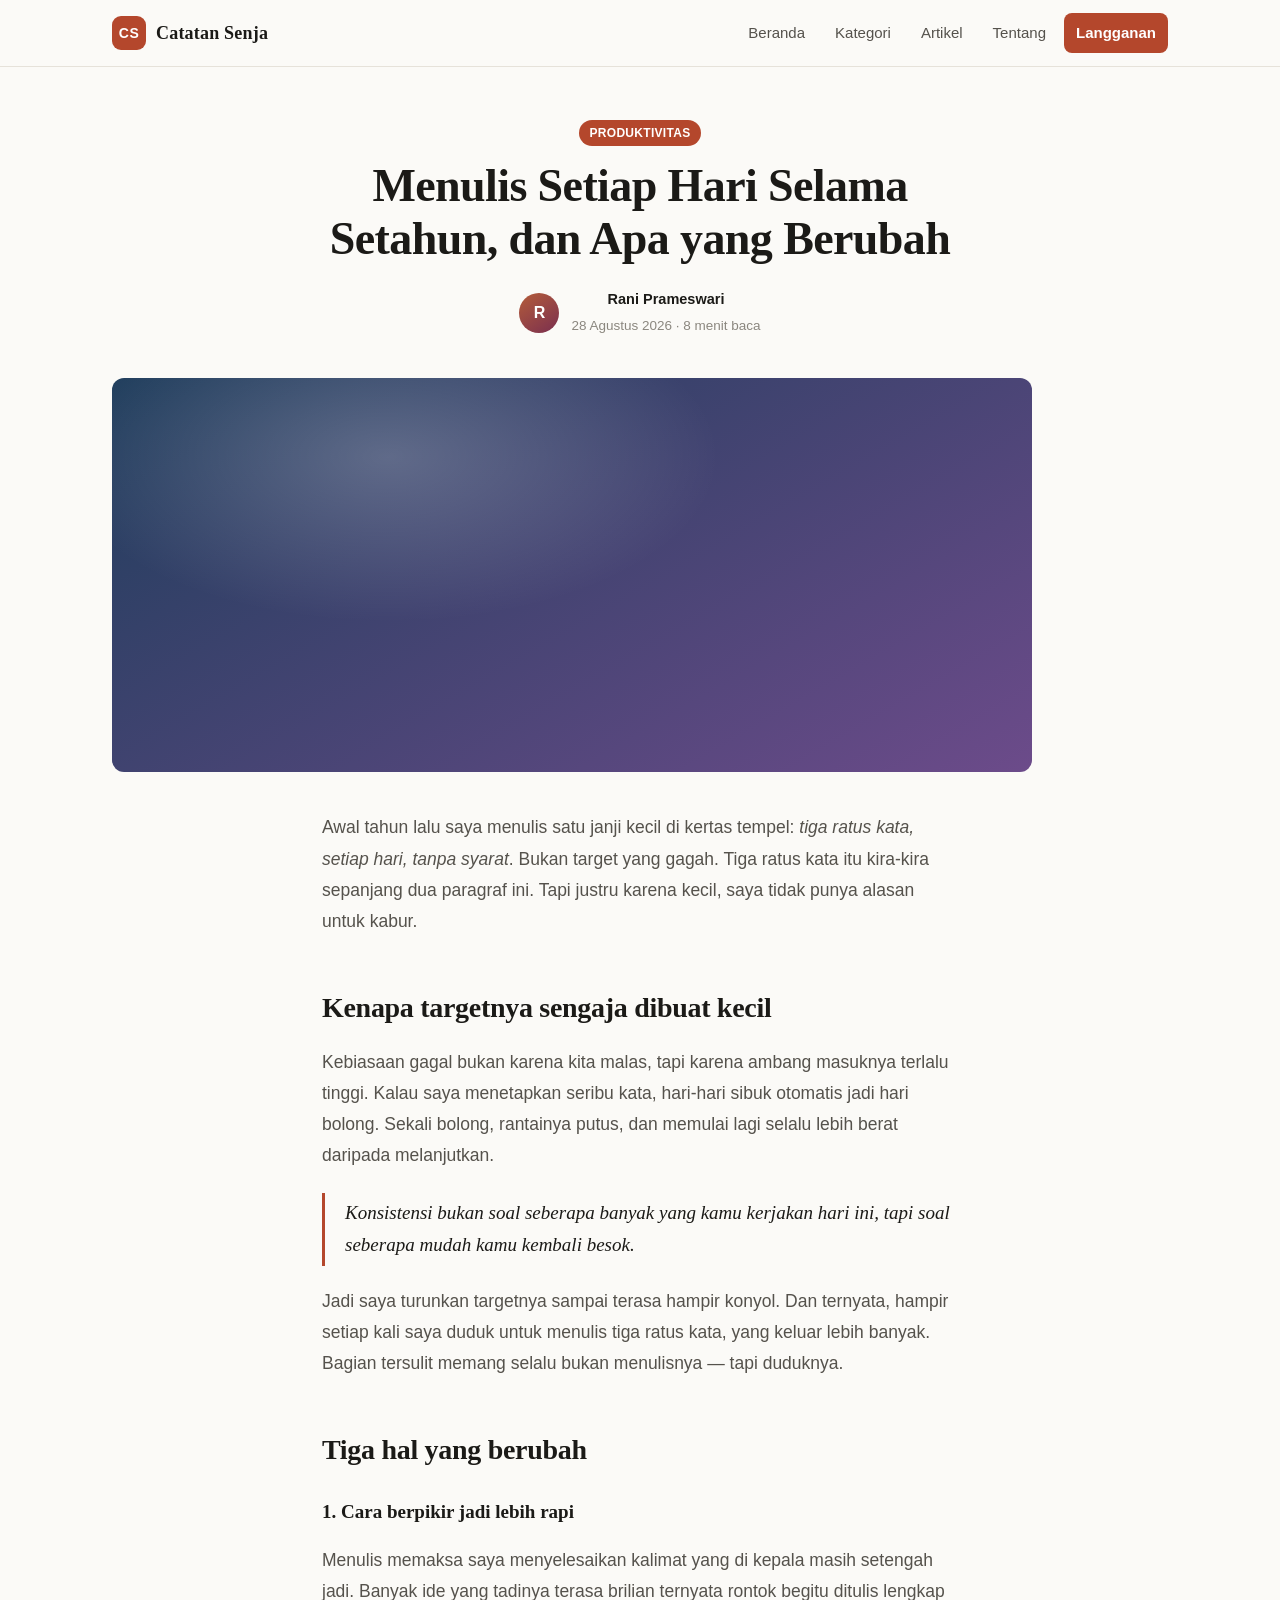
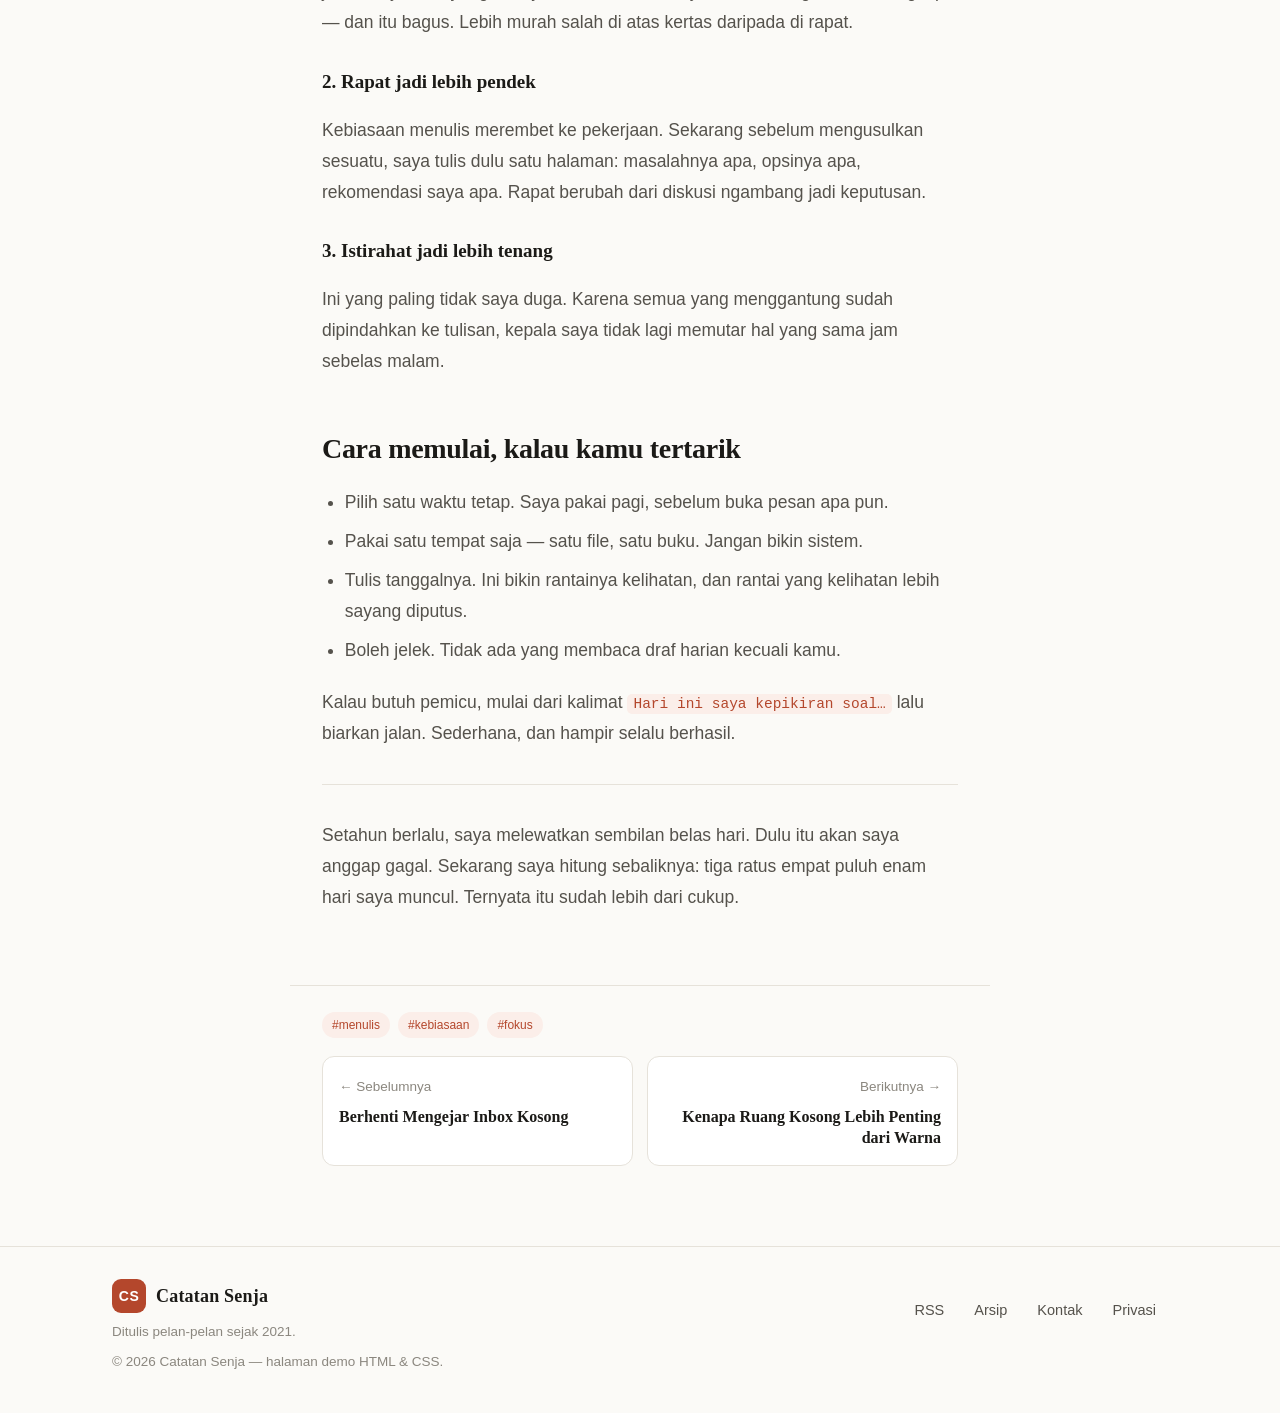
==== post.html @ 50c308a8 "Add files via upload" ====
<!DOCTYPE html>
<html lang="id">
<head>
<meta charset="UTF-8">
<meta name="viewport" content="width=device-width, initial-scale=1">
<title>Menulis Setiap Hari Selama Setahun — Catatan Senja</title>
<link rel="stylesheet" href="style.css">
</head>
<body>

<a class="skip" href="#main">Lompat ke konten</a>

<header class="site-head">
  <div class="wrap site-head__inner">
    <a class="brand" href="index.html">
      <span class="brand__mark">CS</span>
      <span class="brand__name">Catatan Senja</span>
    </a>

    <input type="checkbox" id="nav-toggle" class="nav-toggle" hidden>
    <label for="nav-toggle" class="burger" aria-label="Buka menu"><span></span></label>

    <nav class="nav">
      <a href="index.html">Beranda</a>
      <a href="index.html#kategori">Kategori</a>
      <a href="post.html">Artikel</a>
      <a href="index.html#tentang">Tentang</a>
      <a class="nav__cta" href="index.html#langganan">Langganan</a>
    </nav>
  </div>
</header>

<main id="main">

  <div class="wrap post-head">
    <span class="tag tag--accent">Produktivitas</span>
    <h1>Menulis Setiap Hari Selama Setahun, dan Apa yang Berubah</h1>
    <div class="byline">
      <span class="avatar" style="--c1:#b45c3a;--c2:#7a2f4f">R</span>
      <div>
        <b>Rani Prameswari</b>
        <span class="meta"><time datetime="2026-08-28">28 Agustus 2026</time> · 8 menit baca</span>
      </div>
    </div>
  </div>

  <div class="wrap">
    <div class="post-cover" style="--c1:#1f3d5c;--c2:#6c4b8a"></div>
  </div>

  <article class="wrap prose">
    <p>
      Awal tahun lalu saya menulis satu janji kecil di kertas tempel: <em>tiga ratus kata,
      setiap hari, tanpa syarat</em>. Bukan target yang gagah. Tiga ratus kata itu kira-kira
      sepanjang dua paragraf ini. Tapi justru karena kecil, saya tidak punya alasan untuk kabur.
    </p>

    <h2>Kenapa targetnya sengaja dibuat kecil</h2>
    <p>
      Kebiasaan gagal bukan karena kita malas, tapi karena ambang masuknya terlalu tinggi.
      Kalau saya menetapkan seribu kata, hari-hari sibuk otomatis jadi hari bolong. Sekali bolong,
      rantainya putus, dan memulai lagi selalu lebih berat daripada melanjutkan.
    </p>
    <blockquote>
      Konsistensi bukan soal seberapa banyak yang kamu kerjakan hari ini,
      tapi soal seberapa mudah kamu kembali besok.
    </blockquote>
    <p>
      Jadi saya turunkan targetnya sampai terasa hampir konyol. Dan ternyata,
      hampir setiap kali saya duduk untuk menulis tiga ratus kata, yang keluar lebih banyak.
      Bagian tersulit memang selalu bukan menulisnya — tapi duduknya.
    </p>

    <h2>Tiga hal yang berubah</h2>
    <h3>1. Cara berpikir jadi lebih rapi</h3>
    <p>
      Menulis memaksa saya menyelesaikan kalimat yang di kepala masih setengah jadi.
      Banyak ide yang tadinya terasa brilian ternyata rontok begitu ditulis lengkap —
      dan itu bagus. Lebih murah salah di atas kertas daripada di rapat.
    </p>

    <h3>2. Rapat jadi lebih pendek</h3>
    <p>
      Kebiasaan menulis merembet ke pekerjaan. Sekarang sebelum mengusulkan sesuatu,
      saya tulis dulu satu halaman: masalahnya apa, opsinya apa, rekomendasi saya apa.
      Rapat berubah dari diskusi ngambang jadi keputusan.
    </p>

    <h3>3. Istirahat jadi lebih tenang</h3>
    <p>
      Ini yang paling tidak saya duga. Karena semua yang menggantung sudah dipindahkan ke tulisan,
      kepala saya tidak lagi memutar hal yang sama jam sebelas malam.
    </p>

    <h2>Cara memulai, kalau kamu tertarik</h2>
    <ul>
      <li>Pilih satu waktu tetap. Saya pakai pagi, sebelum buka pesan apa pun.</li>
      <li>Pakai satu tempat saja — satu file, satu buku. Jangan bikin sistem.</li>
      <li>Tulis tanggalnya. Ini bikin rantainya kelihatan, dan rantai yang kelihatan lebih sayang diputus.</li>
      <li>Boleh jelek. Tidak ada yang membaca draf harian kecuali kamu.</li>
    </ul>
    <p>
      Kalau butuh pemicu, mulai dari kalimat <code>Hari ini saya kepikiran soal…</code>
      lalu biarkan jalan. Sederhana, dan hampir selalu berhasil.
    </p>

    <hr>

    <p>
      Setahun berlalu, saya melewatkan sembilan belas hari. Dulu itu akan saya anggap gagal.
      Sekarang saya hitung sebaliknya: tiga ratus empat puluh enam hari saya muncul.
      Ternyata itu sudah lebih dari cukup.
    </p>
  </article>

  <div class="wrap post-foot">
    <div class="tags">
      <a class="tag" href="#">#menulis</a>
      <a class="tag" href="#">#kebiasaan</a>
      <a class="tag" href="#">#fokus</a>
    </div>

    <nav class="next-prev" aria-label="Artikel lain">
      <a href="post.html">
        <span class="meta">&larr; Sebelumnya</span>
        <b>Berhenti Mengejar Inbox Kosong</b>
      </a>
      <a class="next-prev--right" href="post.html">
        <span class="meta">Berikutnya &rarr;</span>
        <b>Kenapa Ruang Kosong Lebih Penting dari Warna</b>
      </a>
    </nav>
  </div>
</main>

<footer class="site-foot">
  <div class="wrap site-foot__inner">
    <div>
      <a class="brand" href="index.html">
        <span class="brand__mark">CS</span>
        <span class="brand__name">Catatan Senja</span>
      </a>
      <p class="meta">Ditulis pelan-pelan sejak 2021.</p>
    </div>
    <nav class="foot-nav">
      <a href="#">RSS</a>
      <a href="#">Arsip</a>
      <a href="#">Kontak</a>
      <a href="#">Privasi</a>
    </nav>
  </div>
  <p class="wrap meta copy">&copy; 2026 Catatan Senja — halaman demo HTML &amp; CSS.</p>
</footer>

</body>
</html>
---- style.css ----
/* =========================================================
   Catatan Senja — blog stylesheet
   ========================================================= */

/* ---------- TOKENS ---------- */
:root{
  --bg:#fbfaf7;
  --surface:#ffffff;
  --ink:#1b1a17;
  --ink-soft:#55524c;
  --ink-faint:#8b877f;
  --line:#e6e2da;
  --accent:#b4472c;
  --accent-soft:#fbeee9;
  --shadow:0 1px 2px rgba(20,18,15,.05), 0 8px 24px rgba(20,18,15,.06);
  --radius:12px;
  --wrap:1120px;
  --pad:clamp(16px, 4vw, 32px);
  --serif:Georgia,"Iowan Old Style","Times New Roman",serif;
  --sans:-apple-system,"Segoe UI",Roboto,Helvetica,Arial,sans-serif;
}
@media (prefers-color-scheme:dark){
  :root{
    --bg:#14130f;
    --surface:#1c1a16;
    --ink:#f2efe8;
    --ink-soft:#bab5aa;
    --ink-faint:#8b867b;
    --line:#2e2b25;
    --accent:#e5764f;
    --accent-soft:#2a1c15;
    --shadow:0 1px 2px rgba(0,0,0,.4), 0 8px 24px rgba(0,0,0,.35);
  }
}

/* ---------- BASE ---------- */
*{box-sizing:border-box}
html{scroll-behavior:smooth}
body{
  margin:0;background:var(--bg);color:var(--ink);
  font:16px/1.65 var(--sans);
  -webkit-font-smoothing:antialiased;
}
h1,h2,h3,h4,p,ul,ol,figure{margin:0}
ul,ol{padding:0;list-style:none}
a{color:inherit;text-decoration:none}
img{display:block;max-width:100%}

.wrap{width:100%;max-width:var(--wrap);margin-inline:auto;padding-inline:var(--pad)}
.meta{color:var(--ink-faint);font-size:13.5px}
.link{color:var(--accent);font-weight:600;font-size:14.5px}
.link:hover{text-decoration:underline}
.sr-only{position:absolute;width:1px;height:1px;overflow:hidden;clip:rect(0 0 0 0);white-space:nowrap}
.skip{position:absolute;left:-9999px;top:0;background:var(--accent);color:#fff;padding:10px 16px;z-index:99}
.skip:focus{left:8px;top:8px}
:focus-visible{outline:2px solid var(--accent);outline-offset:3px;border-radius:4px}

/* ---------- HEADER ---------- */
.site-head{
  position:sticky;top:0;z-index:20;
  background:color-mix(in srgb, var(--bg) 88%, transparent);
  backdrop-filter:saturate(160%) blur(10px);
  border-bottom:1px solid var(--line);
}
.site-head__inner{display:flex;align-items:center;justify-content:space-between;gap:16px;min-height:66px}

.brand{display:inline-flex;align-items:center;gap:10px}
.brand__mark{
  display:grid;place-items:center;width:34px;height:34px;border-radius:9px;
  background:var(--accent);color:#fff;font:700 14px/1 var(--sans);letter-spacing:.5px;
}
.brand__name{font:600 18px/1 var(--serif);letter-spacing:.2px}

.nav{display:flex;align-items:center;gap:6px}
.nav a{padding:8px 12px;border-radius:8px;font-size:15px;color:var(--ink-soft)}
.nav a:hover{background:var(--accent-soft);color:var(--accent)}
.nav__cta{background:var(--accent);color:#fff !important;font-weight:600}
.nav__cta:hover{background:var(--ink);color:#fff !important}

.burger{display:none;width:40px;height:40px;place-items:center;cursor:pointer;border-radius:8px}
.burger span,.burger span::before,.burger span::after{
  content:"";display:block;width:20px;height:2px;background:var(--ink);border-radius:2px;transition:.2s;
}
.burger span::before{transform:translateY(-6px)}
.burger span::after{transform:translateY(4px)}

/* ---------- HERO / FEATURED ---------- */
.hero{padding-block:clamp(28px,5vw,56px)}
.feat{
  display:grid;grid-template-columns:1.05fr 1fr;gap:clamp(20px,4vw,40px);align-items:center;
  background:var(--surface);border:1px solid var(--line);border-radius:var(--radius);
  box-shadow:var(--shadow);overflow:hidden;
}
.feat__media{
  min-height:300px;height:100%;
  background:linear-gradient(150deg,var(--c1),var(--c2));
  position:relative;
}
.feat__media::after{
  content:"";position:absolute;inset:0;
  background:radial-gradient(70% 60% at 30% 25%,rgba(255,255,255,.22),transparent 60%);
}
.feat__body{padding:clamp(20px,3.5vw,40px) clamp(20px,3.5vw,40px) clamp(24px,3.5vw,40px) 0}
.feat h1{font:600 clamp(26px,3.6vw,40px)/1.18 var(--serif);letter-spacing:-.4px;margin:14px 0 0}
.feat h1 a:hover{color:var(--accent)}
.lede{margin-top:14px;color:var(--ink-soft);font-size:clamp(15.5px,1.6vw,17.5px)}

.byline{display:flex;align-items:center;gap:12px;margin-top:22px}
.byline b{display:block;font-size:14.5px}
.avatar{
  display:grid;place-items:center;flex:0 0 auto;width:40px;height:40px;border-radius:50%;
  background:linear-gradient(145deg,var(--c1),var(--c2));color:#fff;font:700 16px/1 var(--sans);
}
.avatar--lg{width:54px;height:54px;font-size:20px}

/* ---------- TAGS ---------- */
.tag{
  display:inline-block;padding:4px 10px;border-radius:999px;
  background:var(--accent-soft);color:var(--accent);
  font:600 12px/1.5 var(--sans);letter-spacing:.3px;text-transform:uppercase;
}
.tag--accent{background:var(--accent);color:#fff}
a.tag{text-transform:none;letter-spacing:0;font-weight:500}
a.tag:hover{background:var(--accent);color:#fff}
.tags{display:flex;flex-wrap:wrap;gap:8px}

/* ---------- LAYOUT ---------- */
.layout{
  display:grid;grid-template-columns:minmax(0,1fr) 320px;
  gap:clamp(24px,4vw,52px);
  padding-block:clamp(8px,2vw,20px) clamp(48px,7vw,80px);
  align-items:start;
}
.sec-head{display:flex;align-items:baseline;justify-content:space-between;gap:16px;margin-bottom:20px}
.sec-head h2{font:600 22px/1.2 var(--serif)}

/* ---------- POST GRID ---------- */
.grid{display:grid;grid-template-columns:repeat(auto-fill,minmax(260px,1fr));gap:clamp(16px,2.5vw,26px)}
.card{
  display:flex;flex-direction:column;
  background:var(--surface);border:1px solid var(--line);border-radius:var(--radius);
  overflow:hidden;transition:transform .2s ease, box-shadow .2s ease, border-color .2s;
}
.card:hover{transform:translateY(-3px);box-shadow:var(--shadow);border-color:transparent}
.card__media{
  aspect-ratio:16/9;position:relative;
  background:linear-gradient(150deg,var(--c1),var(--c2));
}
.card__media::after{
  content:"";position:absolute;inset:0;
  background:radial-gradient(70% 70% at 25% 20%,rgba(255,255,255,.2),transparent 60%);
}
.card__body{padding:18px;display:flex;flex-direction:column;gap:10px;flex:1}
.card h3{font:600 18.5px/1.35 var(--serif);letter-spacing:-.2px}
.card h3 a:hover{color:var(--accent)}
.card p{color:var(--ink-soft);font-size:14.8px;flex:1}

/* ---------- PAGINATION ---------- */
.pager{
  display:flex;align-items:center;justify-content:space-between;gap:12px;flex-wrap:wrap;
  margin-top:clamp(28px,4vw,44px);padding-top:22px;border-top:1px solid var(--line);
}
.pager__nums{display:flex;align-items:center;gap:4px;color:var(--ink-faint)}
.pager__nums a,.pager__btn{
  padding:8px 12px;border-radius:8px;font-size:14.5px;color:var(--ink-soft);
}
.pager__nums a:hover,.pager__btn:hover{background:var(--accent-soft);color:var(--accent)}
.pager__nums .is-current{background:var(--ink);color:var(--bg)}
.pager__nums .is-current:hover{background:var(--ink);color:var(--bg)}
.pager .is-disabled{opacity:.4;pointer-events:none}

/* ---------- SIDEBAR ---------- */
.side{display:grid;gap:20px;position:sticky;top:86px}
.widget{
  background:var(--surface);border:1px solid var(--line);
  border-radius:var(--radius);padding:20px;
}
.widget__title{
  font:600 15px/1.2 var(--sans);letter-spacing:.6px;text-transform:uppercase;
  color:var(--ink-faint);margin-bottom:14px;
}
.about{display:flex;gap:14px;align-items:flex-start}
.about p{font-size:14.5px;color:var(--ink-soft)}

.cats li + li{border-top:1px solid var(--line)}
.cats a{display:flex;justify-content:space-between;gap:12px;padding:10px 0;font-size:15px}
.cats a:hover{color:var(--accent)}
.cats span{color:var(--ink-faint);font-size:13px}

.popular{counter-reset:p;display:grid;gap:16px}
.popular li{counter-increment:p;display:grid;grid-template-columns:auto 1fr;gap:12px;align-items:start}
.popular li::before{
  content:counter(p);font:700 20px/1 var(--serif);color:var(--line);
}
.popular a{font-size:15px;line-height:1.4;display:block}
.popular a:hover{color:var(--accent)}
.popular .meta{grid-column:2;margin-top:2px}

.widget--cta{background:var(--accent-soft);border-color:transparent}
.widget--cta p{font-size:14.5px;color:var(--ink-soft);margin-bottom:14px}
.sub{display:grid;gap:8px}
.sub input{
  width:100%;padding:11px 13px;border:1px solid var(--line);border-radius:9px;
  background:var(--surface);color:var(--ink);font:15px var(--sans);
}
.sub button{
  padding:11px 14px;border:0;border-radius:9px;cursor:pointer;
  background:var(--accent);color:#fff;font:600 15px var(--sans);transition:background .2s;
}
.sub button:hover{background:var(--ink)}

/* ---------- ARTICLE (post.html) ---------- */
.post-head{padding-block:clamp(28px,5vw,52px) 0;text-align:center;max-width:760px}
.post-head h1{font:600 clamp(28px,4.4vw,46px)/1.15 var(--serif);letter-spacing:-.6px;margin:14px 0 16px}
.post-head .byline{justify-content:center}
.post-cover{
  max-width:920px;aspect-ratio:21/9;border-radius:var(--radius);margin-block:clamp(24px,4vw,40px);
  background:linear-gradient(150deg,var(--c1),var(--c2));position:relative;overflow:hidden;
}
.post-cover::after{
  content:"";position:absolute;inset:0;
  background:radial-gradient(60% 70% at 30% 20%,rgba(255,255,255,.22),transparent 60%);
}
.prose{max-width:700px;padding-bottom:clamp(40px,6vw,72px);font-size:17.5px;line-height:1.78}
.prose > * + *{margin-top:1.15em}
.prose h2{font:600 clamp(21px,2.6vw,28px)/1.3 var(--serif);margin-top:1.9em;letter-spacing:-.3px}
.prose h3{font:600 19px/1.35 var(--serif);margin-top:1.6em}
.prose p{color:var(--ink-soft)}
.prose a{color:var(--accent);text-decoration:underline;text-underline-offset:3px}
.prose ul{list-style:disc;padding-left:1.3em}
.prose li{color:var(--ink-soft)}
.prose li + li{margin-top:.45em}
.prose blockquote{
  margin-inline:0;padding:4px 0 4px 20px;border-left:3px solid var(--accent);
  font:italic 19px/1.7 var(--serif);color:var(--ink);
}
.prose code{
  background:var(--accent-soft);color:var(--accent);
  padding:2px 6px;border-radius:5px;font:14.5px/1.4 ui-monospace,SFMono-Regular,Consolas,monospace;
}
.prose pre{
  background:var(--surface);border:1px solid var(--line);border-radius:10px;
  padding:16px 18px;overflow-x:auto;
}
.prose pre code{background:none;color:var(--ink);padding:0}
.prose hr{border:0;border-top:1px solid var(--line);margin-block:2em}
.prose figure figcaption{margin-top:8px;color:var(--ink-faint);font-size:13.5px;text-align:center}

.post-foot{
  max-width:700px;border-top:1px solid var(--line);
  padding-block:26px clamp(48px,7vw,80px);display:grid;gap:18px;
}
.next-prev{display:grid;grid-template-columns:1fr 1fr;gap:14px}
.next-prev a{
  border:1px solid var(--line);border-radius:var(--radius);padding:16px;
  background:var(--surface);transition:border-color .2s, transform .2s;
}
.next-prev a:hover{border-color:var(--accent);transform:translateY(-2px)}
.next-prev b{display:block;margin-top:6px;font:600 16px/1.35 var(--serif)}
.next-prev--right{text-align:right}

/* ---------- FOOTER ---------- */
.site-foot{border-top:1px solid var(--line);padding-block:32px 40px;margin-top:auto}
.site-foot__inner{display:flex;flex-wrap:wrap;align-items:center;justify-content:space-between;gap:20px}
.site-foot .meta{margin-top:8px}
.foot-nav{display:flex;flex-wrap:wrap;gap:6px}
.foot-nav a{padding:8px 12px;border-radius:8px;font-size:14.5px;color:var(--ink-soft)}
.foot-nav a:hover{background:var(--accent-soft);color:var(--accent)}
.copy{margin-top:24px}

/* =========================================================
   RESPONSIVE
   ========================================================= */
@media (max-width:1000px){
  .layout{grid-template-columns:1fr}
  .side{position:static;grid-template-columns:repeat(auto-fit,minmax(260px,1fr))}
}
@media (max-width:820px){
  .feat{grid-template-columns:1fr}
  .feat__media{min-height:0;aspect-ratio:16/9}
  .feat__body{padding:0 clamp(20px,4vw,28px) clamp(24px,4vw,30px)}
  .next-prev{grid-template-columns:1fr}
  .next-prev--right{text-align:left}
}
@media (max-width:680px){
  .burger{display:grid}
  .nav{
    position:absolute;left:0;right:0;top:100%;
    flex-direction:column;align-items:stretch;gap:2px;
    padding:10px var(--pad) 16px;
    background:var(--bg);border-bottom:1px solid var(--line);
    display:none;
  }
  .nav-toggle:checked ~ .nav{display:flex}
  .nav a{padding:12px 10px;font-size:16px}
  .nav__cta{text-align:center;margin-top:6px}
  .grid{grid-template-columns:1fr}
  .pager{justify-content:center}
  .pager__nums{order:-1;width:100%;justify-content:center}
  .site-foot__inner{flex-direction:column;align-items:flex-start}
}
@media (prefers-reduced-motion:reduce){
  *{animation:none !important;transition:none !important;scroll-behavior:auto !important}
}
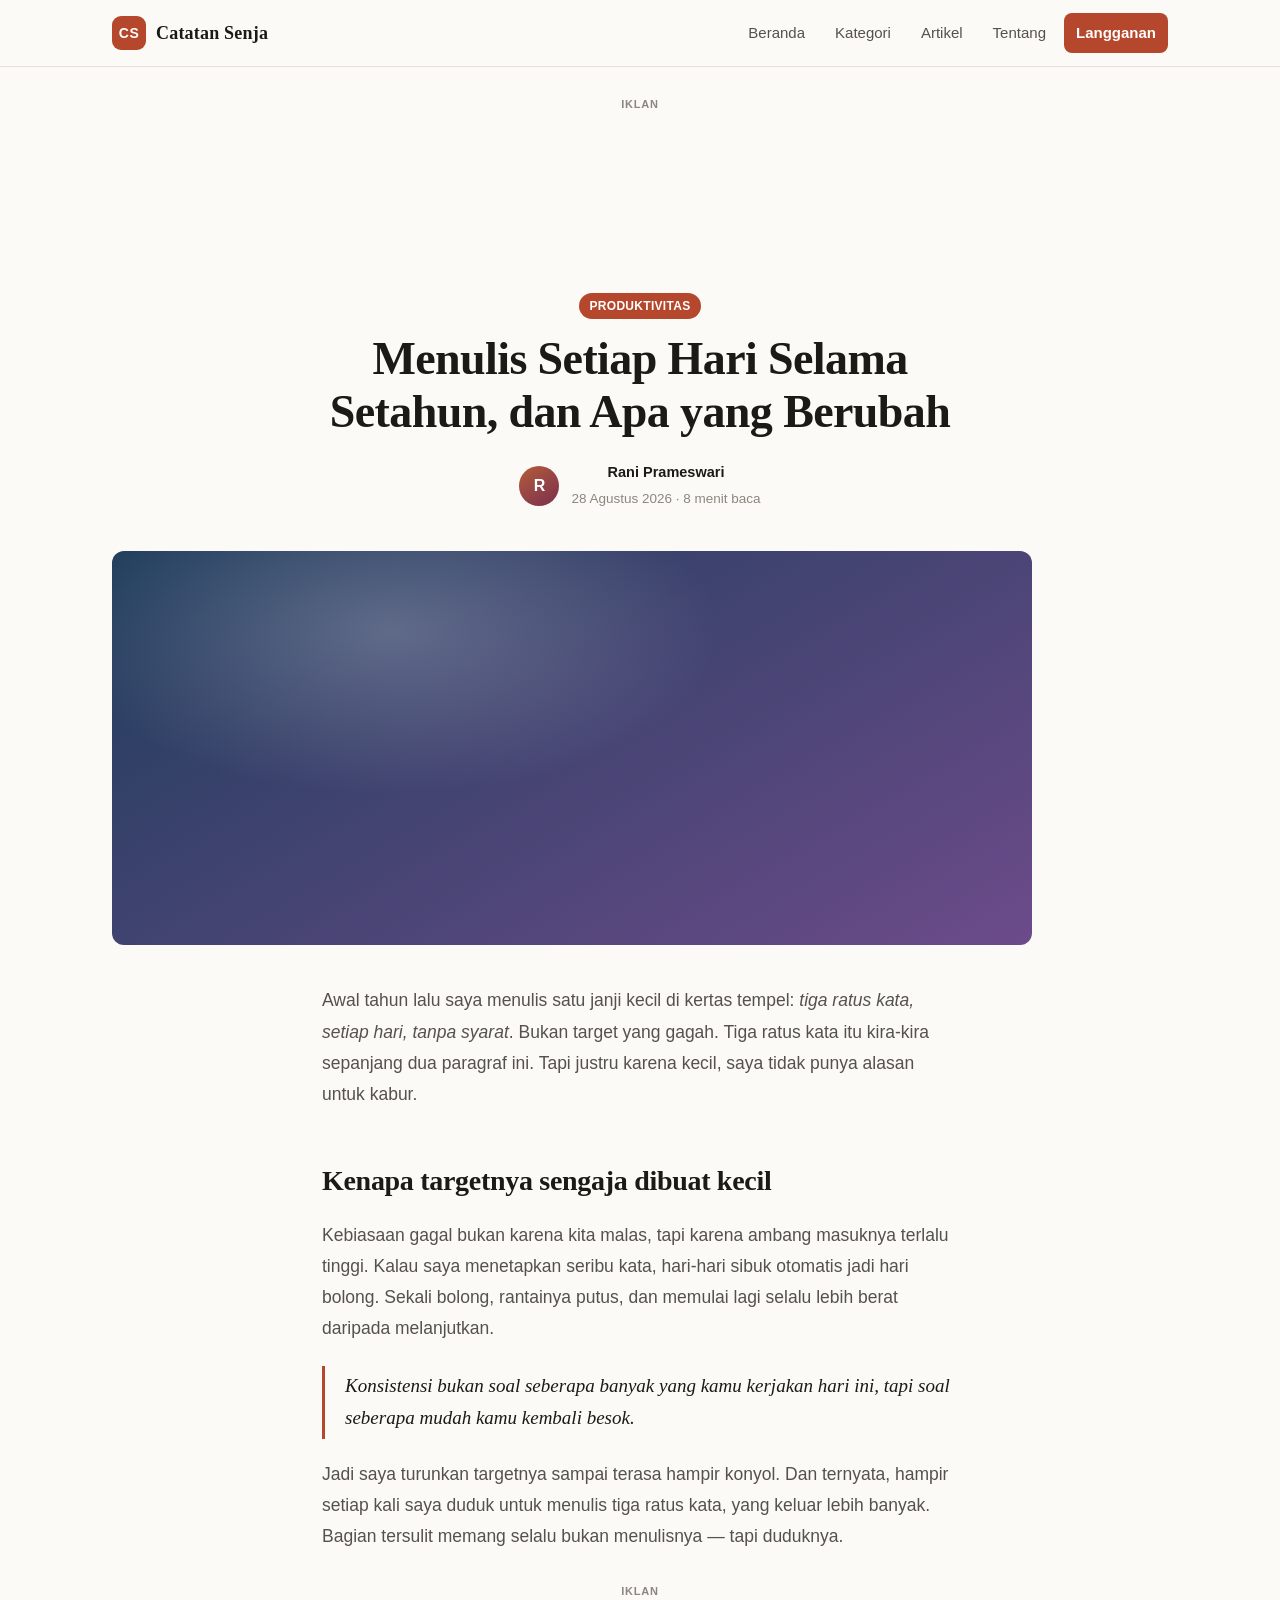
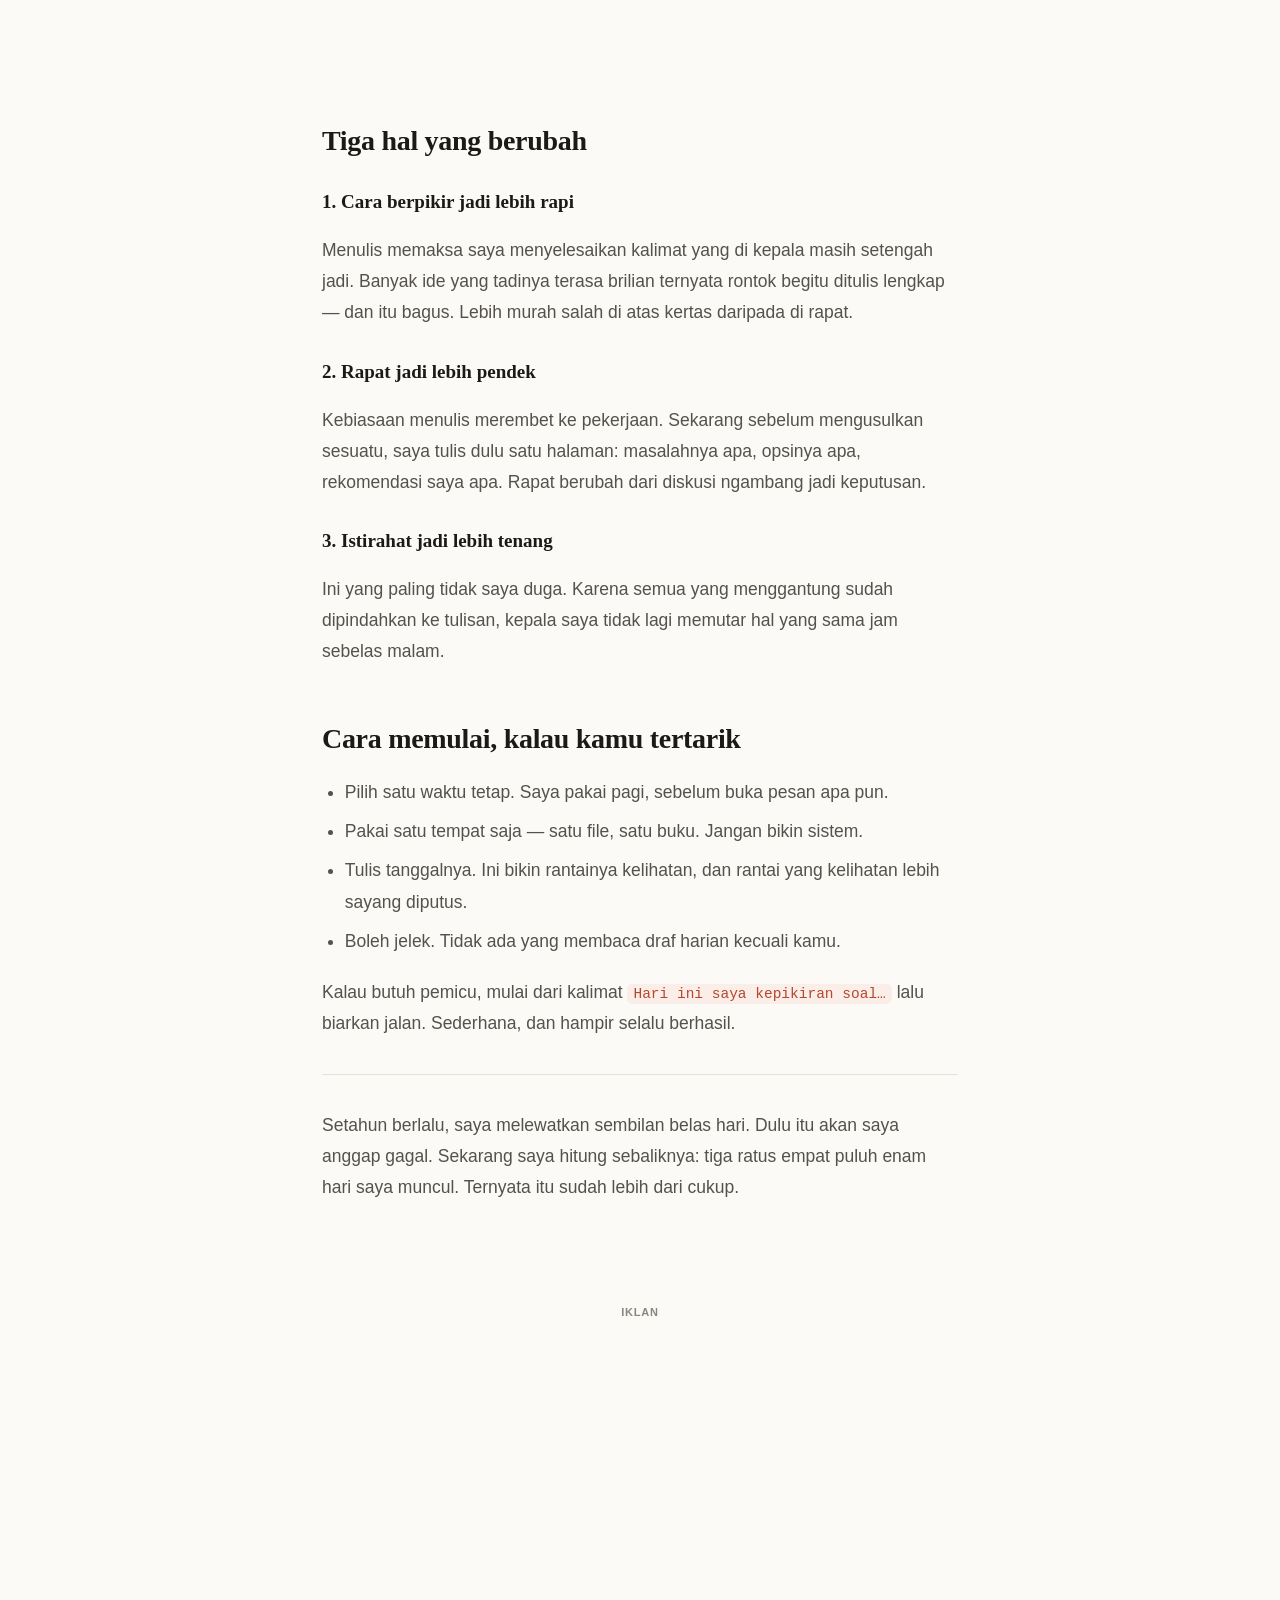
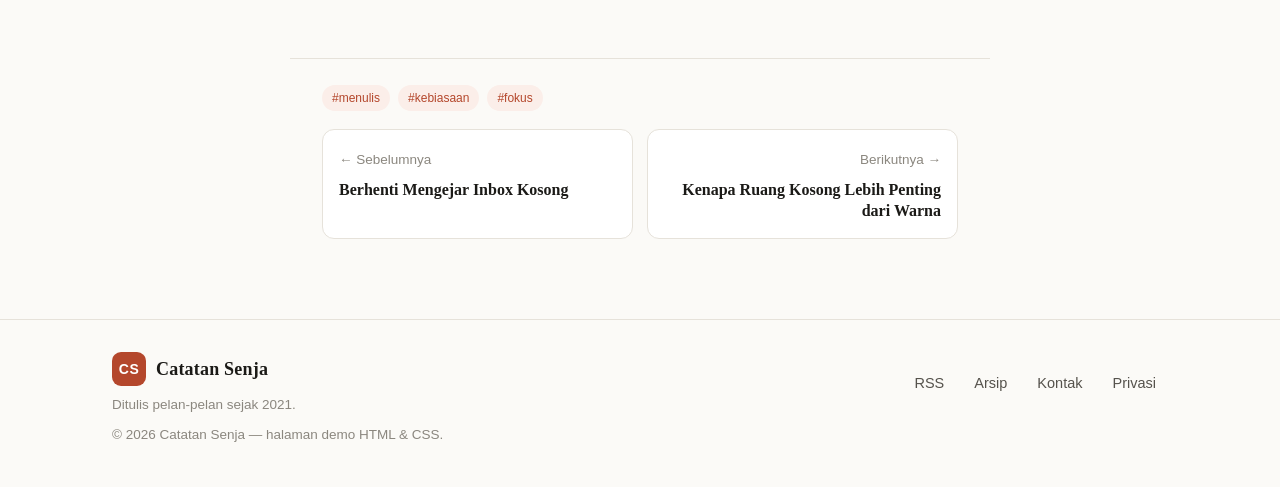
==== commit 040b2d0c: "Add files via upload" ====
--- a/post.html
+++ b/post.html
@@ -32,6 +32,22 @@
 
 <main id="main">
 
+  <!-- ================= IKLAN: LEADERBOARD 728x90 ================= -->
+  <div class="wrap ad ad--leaderboard">
+    <div class="ad__slot">
+      <script>
+        atOptions = {
+          'key' : '33c4d370ee5c07fb38745dc0342bbb8f',
+          'format' : 'iframe',
+          'height' : 90,
+          'width' : 728,
+          'params' : {}
+        };
+      </script>
+      <script src="https://www.highrevenueformat.com/33c4d370ee5c07fb38745dc0342bbb8f/invoke.js"></script>
+    </div>
+  </div>
+
   <div class="wrap post-head">
     <span class="tag tag--accent">Produktivitas</span>
     <h1>Menulis Setiap Hari Selama Setahun, dan Apa yang Berubah</h1>
@@ -71,6 +87,22 @@
       Bagian tersulit memang selalu bukan menulisnya — tapi duduknya.
     </p>
 
+    <!-- ================= IKLAN: BANNER 320x50 ================= -->
+    <div class="ad ad--inline">
+      <div class="ad__slot">
+        <script>
+          atOptions = {
+            'key' : '86291f2196e86f42a240aca4e2819d2a',
+            'format' : 'iframe',
+            'height' : 50,
+            'width' : 320,
+            'params' : {}
+          };
+        </script>
+        <script src="https://www.highrevenueformat.com/86291f2196e86f42a240aca4e2819d2a/invoke.js"></script>
+      </div>
+    </div>
+
     <h2>Tiga hal yang berubah</h2>
     <h3>1. Cara berpikir jadi lebih rapi</h3>
     <p>
@@ -112,6 +144,22 @@
       Ternyata itu sudah lebih dari cukup.
     </p>
   </article>
+
+  <!-- ================= IKLAN: 160x300 ================= -->
+  <div class="wrap ad ad--tower">
+    <div class="ad__slot">
+      <script>
+        atOptions = {
+          'key' : 'c4751980e6f73ac9bfd415bc9281fe7c',
+          'format' : 'iframe',
+          'height' : 300,
+          'width' : 160,
+          'params' : {}
+        };
+      </script>
+      <script src="https://www.highrevenueformat.com/c4751980e6f73ac9bfd415bc9281fe7c/invoke.js"></script>
+    </div>
+  </div>
 
   <div class="wrap post-foot">
     <div class="tags">
--- a/style.css
+++ b/style.css
@@ -302,3 +302,32 @@
 @media (prefers-reduced-motion:reduce){
   *{animation:none !important;transition:none !important;scroll-behavior:auto !important}
 }
+
+/* =========================================================
+   IKLAN / AD SLOTS
+   ========================================================= */
+.ad{
+  display:flex;flex-direction:column;align-items:center;gap:8px;
+  max-width:100%;overflow-x:auto;
+}
+.ad::before{
+  content:"Iklan";
+  font:600 11px/1 var(--sans);letter-spacing:.8px;text-transform:uppercase;
+  color:var(--ink-faint);
+}
+/* slot punya ukuran tetap supaya layout tidak lompat saat iklan dimuat */
+.ad__slot{flex:0 0 auto;margin-inline:auto;overflow:hidden}
+.ad__slot iframe{display:block;border:0}
+
+.ad--leaderboard{padding-block:clamp(20px,3vw,32px)}
+.ad--leaderboard .ad__slot{width:728px;height:90px}
+
+.ad--inline{grid-column:1/-1;padding-block:clamp(6px,1.5vw,14px)}
+.ad--inline .ad__slot{width:320px;height:50px}
+
+.ad--tower{padding-block:clamp(20px,3vw,32px)}
+.ad--tower .ad__slot{width:160px;height:300px}
+
+.widget--ad{display:grid;justify-items:center}
+.widget--ad .ad::before{content:none}
+.widget--ad .ad{padding-block:0}
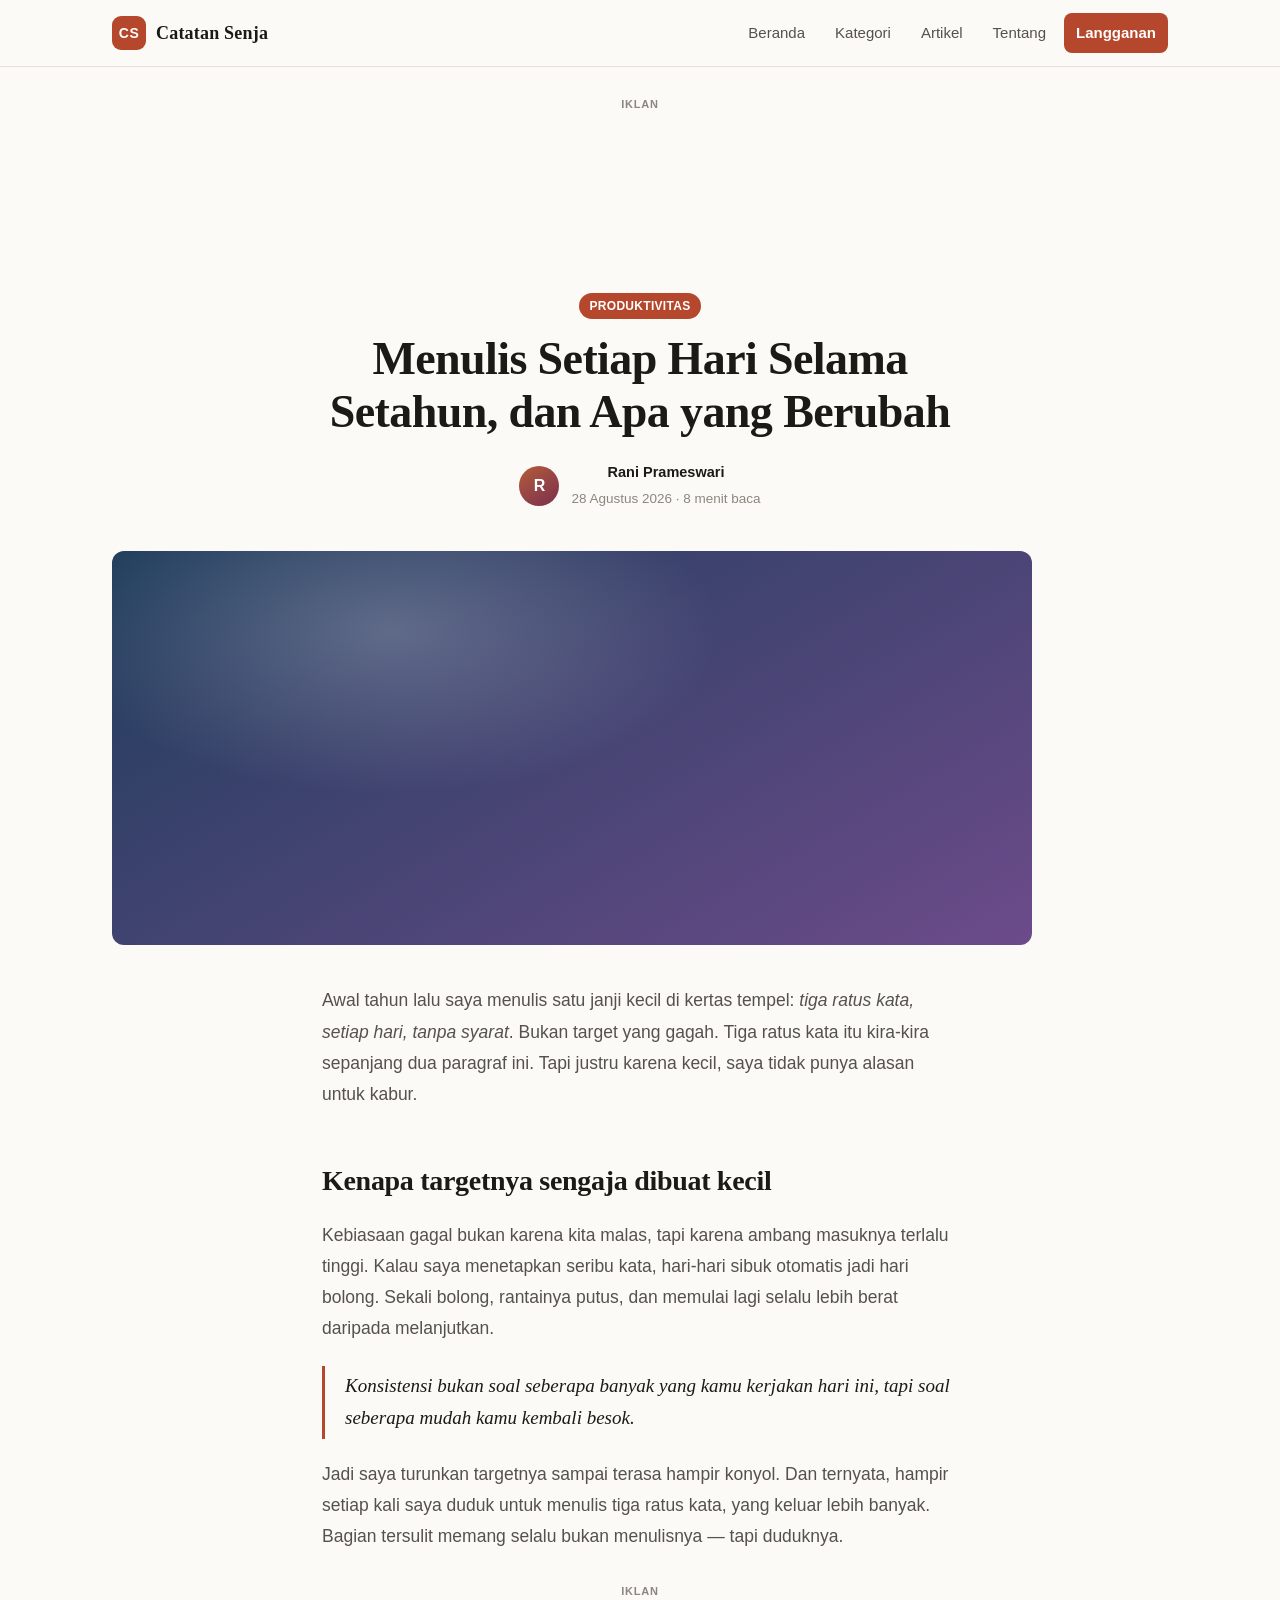
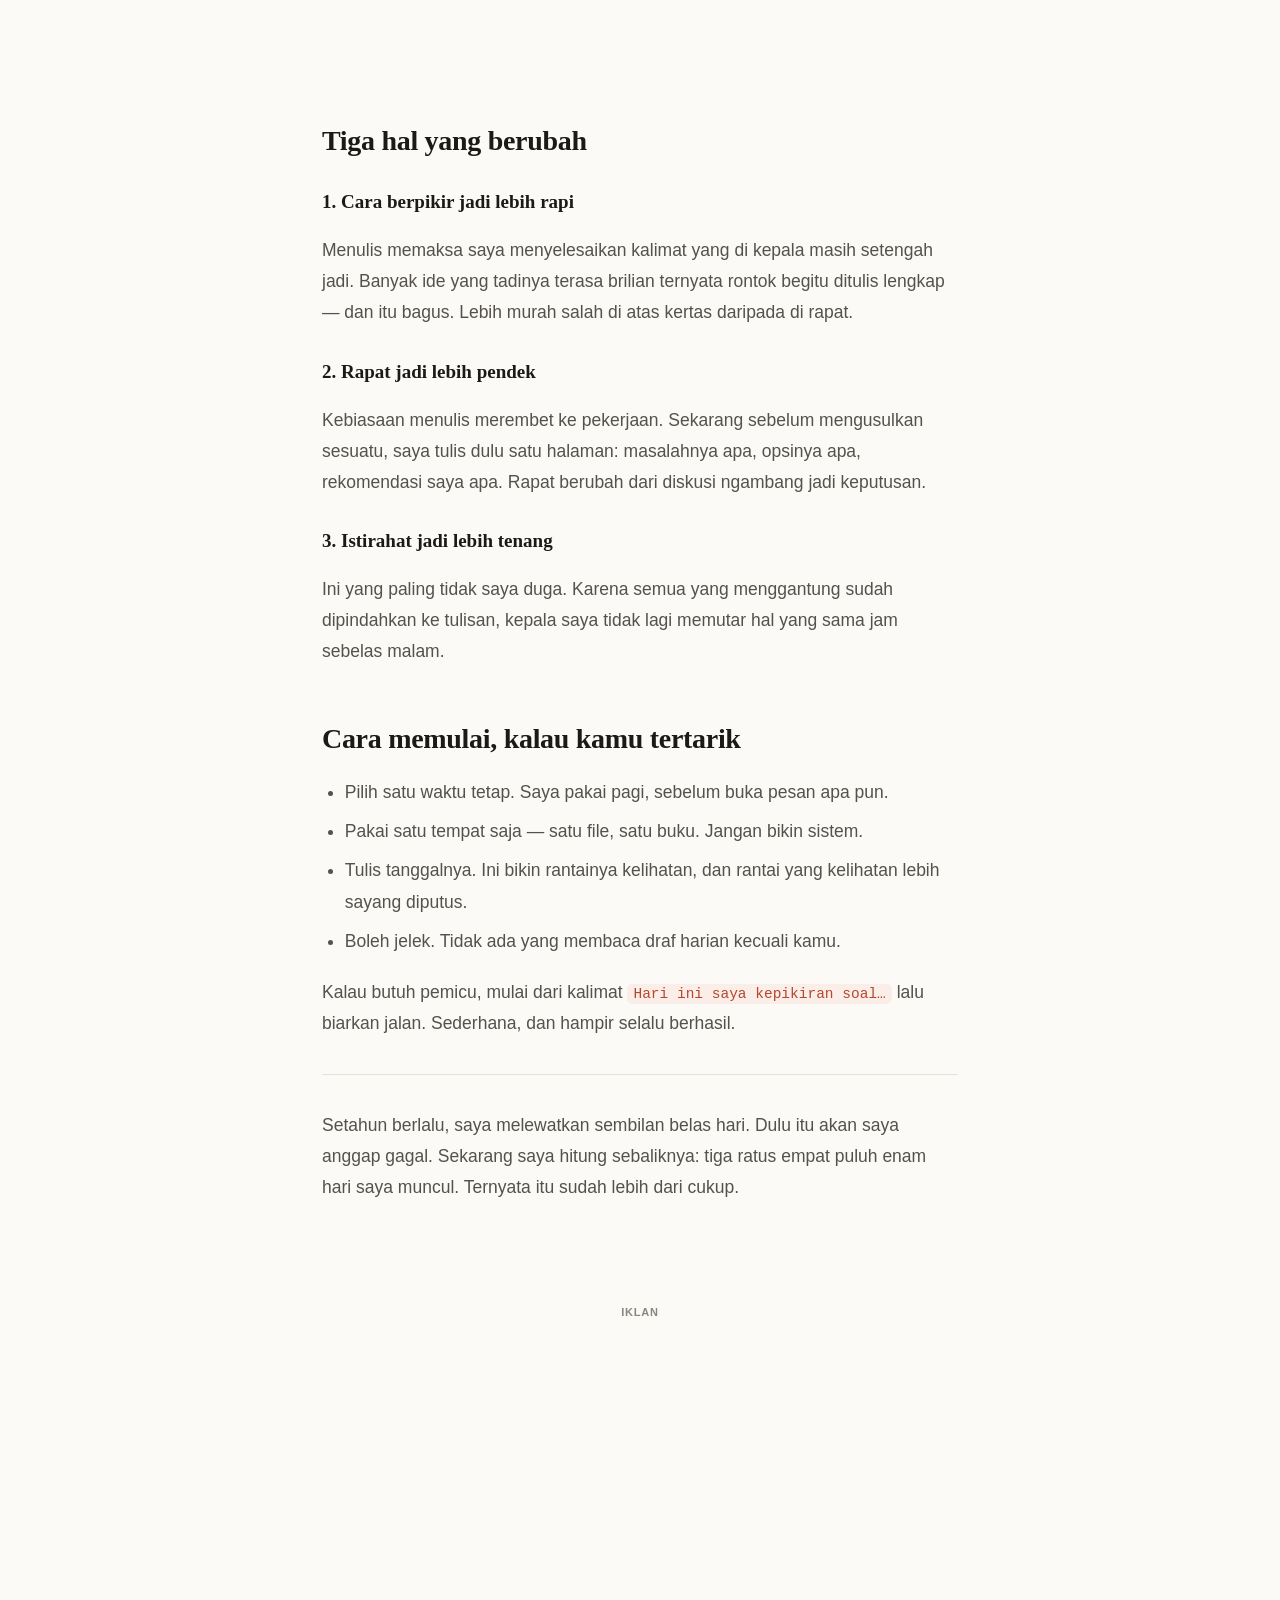
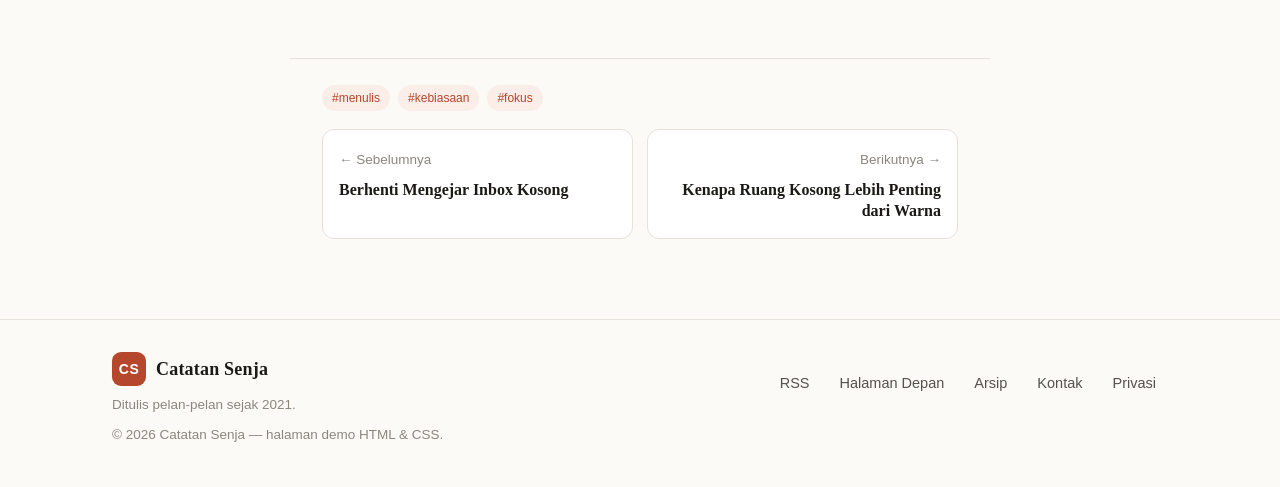
==== commit a8359277: "mantap" ====
--- a/post.html
+++ b/post.html
@@ -4,7 +4,7 @@
 <meta charset="UTF-8">
 <meta name="viewport" content="width=device-width, initial-scale=1">
 <title>Menulis Setiap Hari Selama Setahun — Catatan Senja</title>
-<link rel="stylesheet" href="style.css">
+<link rel="stylesheet" href="blog.css">
 </head>
 <body>
 
@@ -12,7 +12,7 @@
 
 <header class="site-head">
   <div class="wrap site-head__inner">
-    <a class="brand" href="index.html">
+    <a class="brand" href="blog.html">
       <span class="brand__mark">CS</span>
       <span class="brand__name">Catatan Senja</span>
     </a>
@@ -21,7 +21,7 @@
     <label for="nav-toggle" class="burger" aria-label="Buka menu"><span></span></label>
 
     <nav class="nav">
-      <a href="index.html">Beranda</a>
+      <a href="blog.html">Beranda</a>
       <a href="index.html#kategori">Kategori</a>
       <a href="post.html">Artikel</a>
       <a href="index.html#tentang">Tentang</a>
@@ -184,7 +184,7 @@
 <footer class="site-foot">
   <div class="wrap site-foot__inner">
     <div>
-      <a class="brand" href="index.html">
+      <a class="brand" href="blog.html">
         <span class="brand__mark">CS</span>
         <span class="brand__name">Catatan Senja</span>
       </a>
@@ -192,6 +192,7 @@
     </div>
     <nav class="foot-nav">
       <a href="#">RSS</a>
+      <a href="index.html">Halaman Depan</a>
       <a href="#">Arsip</a>
       <a href="#">Kontak</a>
       <a href="#">Privasi</a>
--- a/blog.css
+++ b/blog.css
@@ -0,0 +1,333 @@
+/* =========================================================
+   Catatan Senja — blog stylesheet
+   ========================================================= */
+
+/* ---------- TOKENS ---------- */
+:root{
+  --bg:#fbfaf7;
+  --surface:#ffffff;
+  --ink:#1b1a17;
+  --ink-soft:#55524c;
+  --ink-faint:#8b877f;
+  --line:#e6e2da;
+  --accent:#b4472c;
+  --accent-soft:#fbeee9;
+  --shadow:0 1px 2px rgba(20,18,15,.05), 0 8px 24px rgba(20,18,15,.06);
+  --radius:12px;
+  --wrap:1120px;
+  --pad:clamp(16px, 4vw, 32px);
+  --serif:Georgia,"Iowan Old Style","Times New Roman",serif;
+  --sans:-apple-system,"Segoe UI",Roboto,Helvetica,Arial,sans-serif;
+}
+@media (prefers-color-scheme:dark){
+  :root{
+    --bg:#14130f;
+    --surface:#1c1a16;
+    --ink:#f2efe8;
+    --ink-soft:#bab5aa;
+    --ink-faint:#8b867b;
+    --line:#2e2b25;
+    --accent:#e5764f;
+    --accent-soft:#2a1c15;
+    --shadow:0 1px 2px rgba(0,0,0,.4), 0 8px 24px rgba(0,0,0,.35);
+  }
+}
+
+/* ---------- BASE ---------- */
+*{box-sizing:border-box}
+html{scroll-behavior:smooth}
+body{
+  margin:0;background:var(--bg);color:var(--ink);
+  font:16px/1.65 var(--sans);
+  -webkit-font-smoothing:antialiased;
+}
+h1,h2,h3,h4,p,ul,ol,figure{margin:0}
+ul,ol{padding:0;list-style:none}
+a{color:inherit;text-decoration:none}
+img{display:block;max-width:100%}
+
+.wrap{width:100%;max-width:var(--wrap);margin-inline:auto;padding-inline:var(--pad)}
+.meta{color:var(--ink-faint);font-size:13.5px}
+.link{color:var(--accent);font-weight:600;font-size:14.5px}
+.link:hover{text-decoration:underline}
+.sr-only{position:absolute;width:1px;height:1px;overflow:hidden;clip:rect(0 0 0 0);white-space:nowrap}
+.skip{position:absolute;left:-9999px;top:0;background:var(--accent);color:#fff;padding:10px 16px;z-index:99}
+.skip:focus{left:8px;top:8px}
+:focus-visible{outline:2px solid var(--accent);outline-offset:3px;border-radius:4px}
+
+/* ---------- HEADER ---------- */
+.site-head{
+  position:sticky;top:0;z-index:20;
+  background:color-mix(in srgb, var(--bg) 88%, transparent);
+  backdrop-filter:saturate(160%) blur(10px);
+  border-bottom:1px solid var(--line);
+}
+.site-head__inner{display:flex;align-items:center;justify-content:space-between;gap:16px;min-height:66px}
+
+.brand{display:inline-flex;align-items:center;gap:10px}
+.brand__mark{
+  display:grid;place-items:center;width:34px;height:34px;border-radius:9px;
+  background:var(--accent);color:#fff;font:700 14px/1 var(--sans);letter-spacing:.5px;
+}
+.brand__name{font:600 18px/1 var(--serif);letter-spacing:.2px}
+
+.nav{display:flex;align-items:center;gap:6px}
+.nav a{padding:8px 12px;border-radius:8px;font-size:15px;color:var(--ink-soft)}
+.nav a:hover{background:var(--accent-soft);color:var(--accent)}
+.nav__cta{background:var(--accent);color:#fff !important;font-weight:600}
+.nav__cta:hover{background:var(--ink);color:#fff !important}
+
+.burger{display:none;width:40px;height:40px;place-items:center;cursor:pointer;border-radius:8px}
+.burger span,.burger span::before,.burger span::after{
+  content:"";display:block;width:20px;height:2px;background:var(--ink);border-radius:2px;transition:.2s;
+}
+.burger span::before{transform:translateY(-6px)}
+.burger span::after{transform:translateY(4px)}
+
+/* ---------- HERO / FEATURED ---------- */
+.hero{padding-block:clamp(28px,5vw,56px)}
+.feat{
+  display:grid;grid-template-columns:1.05fr 1fr;gap:clamp(20px,4vw,40px);align-items:center;
+  background:var(--surface);border:1px solid var(--line);border-radius:var(--radius);
+  box-shadow:var(--shadow);overflow:hidden;
+}
+.feat__media{
+  min-height:300px;height:100%;
+  background:linear-gradient(150deg,var(--c1),var(--c2));
+  position:relative;
+}
+.feat__media::after{
+  content:"";position:absolute;inset:0;
+  background:radial-gradient(70% 60% at 30% 25%,rgba(255,255,255,.22),transparent 60%);
+}
+.feat__body{padding:clamp(20px,3.5vw,40px) clamp(20px,3.5vw,40px) clamp(24px,3.5vw,40px) 0}
+.feat h1{font:600 clamp(26px,3.6vw,40px)/1.18 var(--serif);letter-spacing:-.4px;margin:14px 0 0}
+.feat h1 a:hover{color:var(--accent)}
+.lede{margin-top:14px;color:var(--ink-soft);font-size:clamp(15.5px,1.6vw,17.5px)}
+
+.byline{display:flex;align-items:center;gap:12px;margin-top:22px}
+.byline b{display:block;font-size:14.5px}
+.avatar{
+  display:grid;place-items:center;flex:0 0 auto;width:40px;height:40px;border-radius:50%;
+  background:linear-gradient(145deg,var(--c1),var(--c2));color:#fff;font:700 16px/1 var(--sans);
+}
+.avatar--lg{width:54px;height:54px;font-size:20px}
+
+/* ---------- TAGS ---------- */
+.tag{
+  display:inline-block;padding:4px 10px;border-radius:999px;
+  background:var(--accent-soft);color:var(--accent);
+  font:600 12px/1.5 var(--sans);letter-spacing:.3px;text-transform:uppercase;
+}
+.tag--accent{background:var(--accent);color:#fff}
+a.tag{text-transform:none;letter-spacing:0;font-weight:500}
+a.tag:hover{background:var(--accent);color:#fff}
+.tags{display:flex;flex-wrap:wrap;gap:8px}
+
+/* ---------- LAYOUT ---------- */
+.layout{
+  display:grid;grid-template-columns:minmax(0,1fr) 320px;
+  gap:clamp(24px,4vw,52px);
+  padding-block:clamp(8px,2vw,20px) clamp(48px,7vw,80px);
+  align-items:start;
+}
+.sec-head{display:flex;align-items:baseline;justify-content:space-between;gap:16px;margin-bottom:20px}
+.sec-head h2{font:600 22px/1.2 var(--serif)}
+
+/* ---------- POST GRID ---------- */
+.grid{display:grid;grid-template-columns:repeat(auto-fill,minmax(260px,1fr));gap:clamp(16px,2.5vw,26px)}
+.card{
+  display:flex;flex-direction:column;
+  background:var(--surface);border:1px solid var(--line);border-radius:var(--radius);
+  overflow:hidden;transition:transform .2s ease, box-shadow .2s ease, border-color .2s;
+}
+.card:hover{transform:translateY(-3px);box-shadow:var(--shadow);border-color:transparent}
+.card__media{
+  aspect-ratio:16/9;position:relative;
+  background:linear-gradient(150deg,var(--c1),var(--c2));
+}
+.card__media::after{
+  content:"";position:absolute;inset:0;
+  background:radial-gradient(70% 70% at 25% 20%,rgba(255,255,255,.2),transparent 60%);
+}
+.card__body{padding:18px;display:flex;flex-direction:column;gap:10px;flex:1}
+.card h3{font:600 18.5px/1.35 var(--serif);letter-spacing:-.2px}
+.card h3 a:hover{color:var(--accent)}
+.card p{color:var(--ink-soft);font-size:14.8px;flex:1}
+
+/* ---------- PAGINATION ---------- */
+.pager{
+  display:flex;align-items:center;justify-content:space-between;gap:12px;flex-wrap:wrap;
+  margin-top:clamp(28px,4vw,44px);padding-top:22px;border-top:1px solid var(--line);
+}
+.pager__nums{display:flex;align-items:center;gap:4px;color:var(--ink-faint)}
+.pager__nums a,.pager__btn{
+  padding:8px 12px;border-radius:8px;font-size:14.5px;color:var(--ink-soft);
+}
+.pager__nums a:hover,.pager__btn:hover{background:var(--accent-soft);color:var(--accent)}
+.pager__nums .is-current{background:var(--ink);color:var(--bg)}
+.pager__nums .is-current:hover{background:var(--ink);color:var(--bg)}
+.pager .is-disabled{opacity:.4;pointer-events:none}
+
+/* ---------- SIDEBAR ---------- */
+.side{display:grid;gap:20px;position:sticky;top:86px}
+.widget{
+  background:var(--surface);border:1px solid var(--line);
+  border-radius:var(--radius);padding:20px;
+}
+.widget__title{
+  font:600 15px/1.2 var(--sans);letter-spacing:.6px;text-transform:uppercase;
+  color:var(--ink-faint);margin-bottom:14px;
+}
+.about{display:flex;gap:14px;align-items:flex-start}
+.about p{font-size:14.5px;color:var(--ink-soft)}
+
+.cats li + li{border-top:1px solid var(--line)}
+.cats a{display:flex;justify-content:space-between;gap:12px;padding:10px 0;font-size:15px}
+.cats a:hover{color:var(--accent)}
+.cats span{color:var(--ink-faint);font-size:13px}
+
+.popular{counter-reset:p;display:grid;gap:16px}
+.popular li{counter-increment:p;display:grid;grid-template-columns:auto 1fr;gap:12px;align-items:start}
+.popular li::before{
+  content:counter(p);font:700 20px/1 var(--serif);color:var(--line);
+}
+.popular a{font-size:15px;line-height:1.4;display:block}
+.popular a:hover{color:var(--accent)}
+.popular .meta{grid-column:2;margin-top:2px}
+
+.widget--cta{background:var(--accent-soft);border-color:transparent}
+.widget--cta p{font-size:14.5px;color:var(--ink-soft);margin-bottom:14px}
+.sub{display:grid;gap:8px}
+.sub input{
+  width:100%;padding:11px 13px;border:1px solid var(--line);border-radius:9px;
+  background:var(--surface);color:var(--ink);font:15px var(--sans);
+}
+.sub button{
+  padding:11px 14px;border:0;border-radius:9px;cursor:pointer;
+  background:var(--accent);color:#fff;font:600 15px var(--sans);transition:background .2s;
+}
+.sub button:hover{background:var(--ink)}
+
+/* ---------- ARTICLE (post.html) ---------- */
+.post-head{padding-block:clamp(28px,5vw,52px) 0;text-align:center;max-width:760px}
+.post-head h1{font:600 clamp(28px,4.4vw,46px)/1.15 var(--serif);letter-spacing:-.6px;margin:14px 0 16px}
+.post-head .byline{justify-content:center}
+.post-cover{
+  max-width:920px;aspect-ratio:21/9;border-radius:var(--radius);margin-block:clamp(24px,4vw,40px);
+  background:linear-gradient(150deg,var(--c1),var(--c2));position:relative;overflow:hidden;
+}
+.post-cover::after{
+  content:"";position:absolute;inset:0;
+  background:radial-gradient(60% 70% at 30% 20%,rgba(255,255,255,.22),transparent 60%);
+}
+.prose{max-width:700px;padding-bottom:clamp(40px,6vw,72px);font-size:17.5px;line-height:1.78}
+.prose > * + *{margin-top:1.15em}
+.prose h2{font:600 clamp(21px,2.6vw,28px)/1.3 var(--serif);margin-top:1.9em;letter-spacing:-.3px}
+.prose h3{font:600 19px/1.35 var(--serif);margin-top:1.6em}
+.prose p{color:var(--ink-soft)}
+.prose a{color:var(--accent);text-decoration:underline;text-underline-offset:3px}
+.prose ul{list-style:disc;padding-left:1.3em}
+.prose li{color:var(--ink-soft)}
+.prose li + li{margin-top:.45em}
+.prose blockquote{
+  margin-inline:0;padding:4px 0 4px 20px;border-left:3px solid var(--accent);
+  font:italic 19px/1.7 var(--serif);color:var(--ink);
+}
+.prose code{
+  background:var(--accent-soft);color:var(--accent);
+  padding:2px 6px;border-radius:5px;font:14.5px/1.4 ui-monospace,SFMono-Regular,Consolas,monospace;
+}
+.prose pre{
+  background:var(--surface);border:1px solid var(--line);border-radius:10px;
+  padding:16px 18px;overflow-x:auto;
+}
+.prose pre code{background:none;color:var(--ink);padding:0}
+.prose hr{border:0;border-top:1px solid var(--line);margin-block:2em}
+.prose figure figcaption{margin-top:8px;color:var(--ink-faint);font-size:13.5px;text-align:center}
+
+.post-foot{
+  max-width:700px;border-top:1px solid var(--line);
+  padding-block:26px clamp(48px,7vw,80px);display:grid;gap:18px;
+}
+.next-prev{display:grid;grid-template-columns:1fr 1fr;gap:14px}
+.next-prev a{
+  border:1px solid var(--line);border-radius:var(--radius);padding:16px;
+  background:var(--surface);transition:border-color .2s, transform .2s;
+}
+.next-prev a:hover{border-color:var(--accent);transform:translateY(-2px)}
+.next-prev b{display:block;margin-top:6px;font:600 16px/1.35 var(--serif)}
+.next-prev--right{text-align:right}
+
+/* ---------- FOOTER ---------- */
+.site-foot{border-top:1px solid var(--line);padding-block:32px 40px;margin-top:auto}
+.site-foot__inner{display:flex;flex-wrap:wrap;align-items:center;justify-content:space-between;gap:20px}
+.site-foot .meta{margin-top:8px}
+.foot-nav{display:flex;flex-wrap:wrap;gap:6px}
+.foot-nav a{padding:8px 12px;border-radius:8px;font-size:14.5px;color:var(--ink-soft)}
+.foot-nav a:hover{background:var(--accent-soft);color:var(--accent)}
+.copy{margin-top:24px}
+
+/* =========================================================
+   RESPONSIVE
+   ========================================================= */
+@media (max-width:1000px){
+  .layout{grid-template-columns:1fr}
+  .side{position:static;grid-template-columns:repeat(auto-fit,minmax(260px,1fr))}
+}
+@media (max-width:820px){
+  .feat{grid-template-columns:1fr}
+  .feat__media{min-height:0;aspect-ratio:16/9}
+  .feat__body{padding:0 clamp(20px,4vw,28px) clamp(24px,4vw,30px)}
+  .next-prev{grid-template-columns:1fr}
+  .next-prev--right{text-align:left}
+}
+@media (max-width:680px){
+  .burger{display:grid}
+  .nav{
+    position:absolute;left:0;right:0;top:100%;
+    flex-direction:column;align-items:stretch;gap:2px;
+    padding:10px var(--pad) 16px;
+    background:var(--bg);border-bottom:1px solid var(--line);
+    display:none;
+  }
+  .nav-toggle:checked ~ .nav{display:flex}
+  .nav a{padding:12px 10px;font-size:16px}
+  .nav__cta{text-align:center;margin-top:6px}
+  .grid{grid-template-columns:1fr}
+  .pager{justify-content:center}
+  .pager__nums{order:-1;width:100%;justify-content:center}
+  .site-foot__inner{flex-direction:column;align-items:flex-start}
+}
+@media (prefers-reduced-motion:reduce){
+  *{animation:none !important;transition:none !important;scroll-behavior:auto !important}
+}
+
+/* =========================================================
+   IKLAN / AD SLOTS
+   ========================================================= */
+.ad{
+  display:flex;flex-direction:column;align-items:center;gap:8px;
+  max-width:100%;overflow-x:auto;
+}
+.ad::before{
+  content:"Iklan";
+  font:600 11px/1 var(--sans);letter-spacing:.8px;text-transform:uppercase;
+  color:var(--ink-faint);
+}
+/* slot punya ukuran tetap supaya layout tidak lompat saat iklan dimuat */
+.ad__slot{flex:0 0 auto;margin-inline:auto;overflow:hidden}
+.ad__slot iframe{display:block;border:0}
+
+.ad--leaderboard{padding-block:clamp(20px,3vw,32px)}
+.ad--leaderboard .ad__slot{width:728px;height:90px}
+
+.ad--inline{grid-column:1/-1;padding-block:clamp(6px,1.5vw,14px)}
+.ad--inline .ad__slot{width:320px;height:50px}
+
+.ad--tower{padding-block:clamp(20px,3vw,32px)}
+.ad--tower .ad__slot{width:160px;height:300px}
+
+.widget--ad{display:grid;justify-items:center}
+.widget--ad .ad::before{content:none}
+.widget--ad .ad{padding-block:0}
